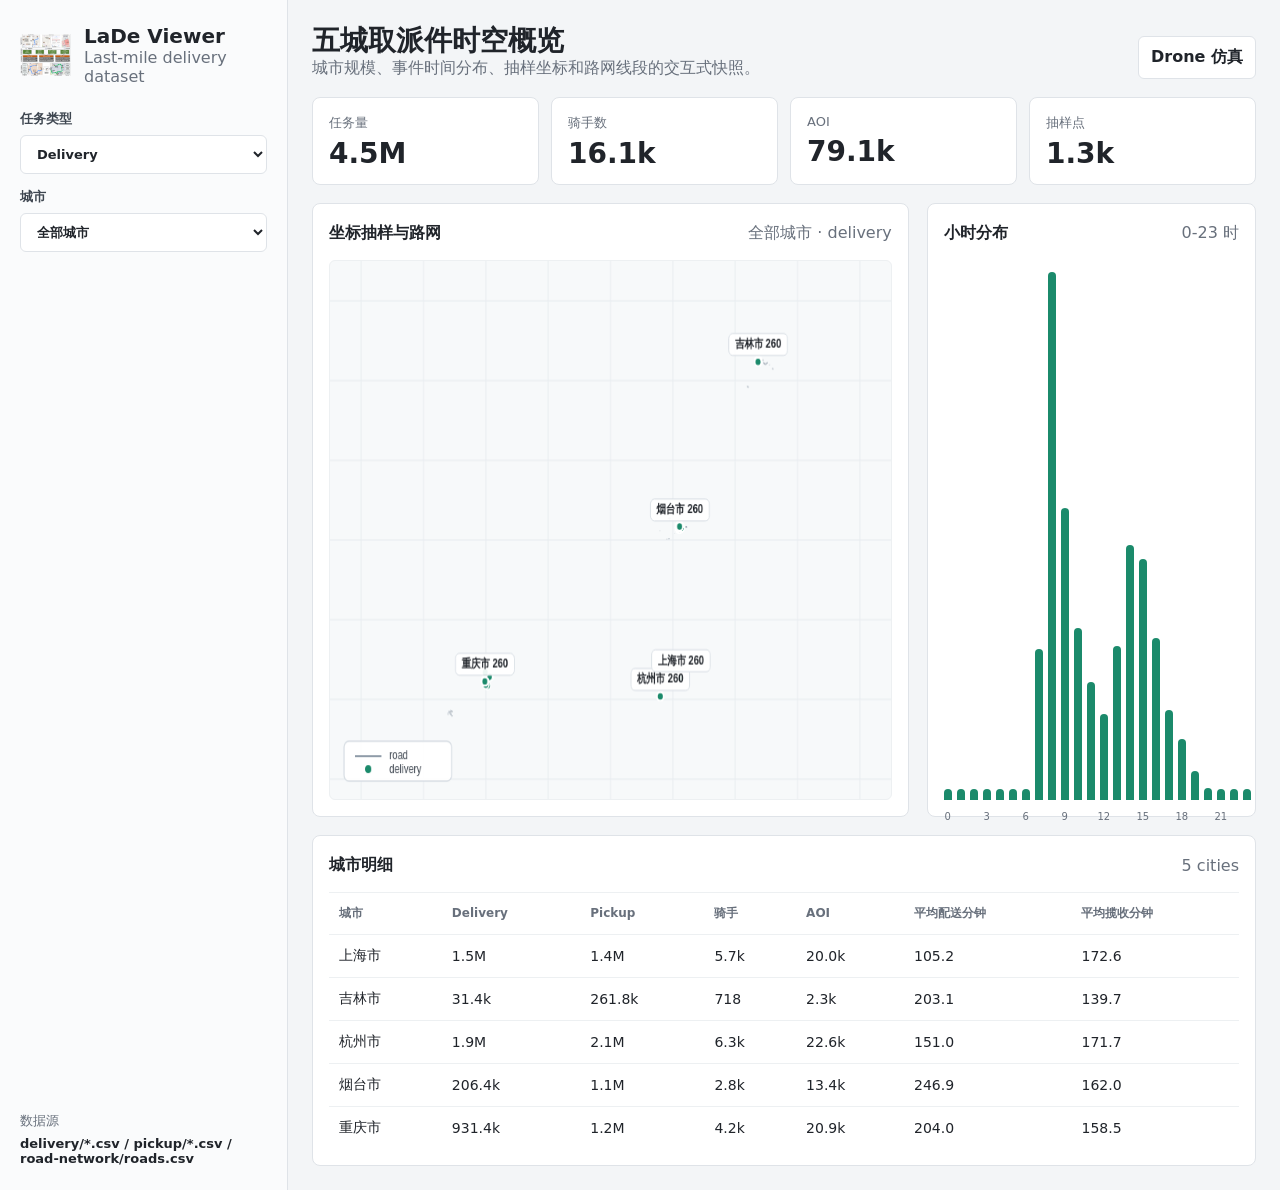
==== index.html @ 2e047a4b "Initial drone delivery simulation viewer" ====
<!doctype html>
<html lang="zh-CN">
  <head>
    <meta charset="utf-8" />
    <meta name="viewport" content="width=device-width, initial-scale=1" />
    <title>LaDe 数据集浏览器</title>
    <link rel="stylesheet" href="./src/styles.css" />
  </head>
  <body>
    <main class="app">
      <aside class="sidebar">
        <div class="brand">
          <img src="./assets/LaDe.png" alt="LaDe" />
          <div>
            <h1>LaDe Viewer</h1>
            <p>Last-mile delivery dataset</p>
          </div>
        </div>

        <section class="control-panel" aria-label="筛选">
          <label>
            任务类型
            <select id="taskType">
              <option value="delivery">Delivery</option>
              <option value="pickup">Pickup</option>
            </select>
          </label>
          <label>
            城市
            <select id="city"></select>
          </label>
        </section>

        <section class="meta">
          <span>数据源</span>
          <strong id="sourceText">loading</strong>
        </section>
      </aside>

      <section class="workspace">
        <header class="topbar">
          <div>
            <h2>五城取派件时空概览</h2>
            <p>城市规模、事件时间分布、抽样坐标和路网线段的交互式快照。</p>
          </div>
          <a class="text-link" href="./simulation.html">Drone 仿真</a>
        </header>

        <section class="kpis" aria-label="关键指标">
          <article>
            <span>任务量</span>
            <strong id="totalTasks">-</strong>
          </article>
          <article>
            <span>骑手数</span>
            <strong id="totalCouriers">-</strong>
          </article>
          <article>
            <span>AOI</span>
            <strong id="totalAoi">-</strong>
          </article>
          <article>
            <span>抽样点</span>
            <strong id="sampleCount">-</strong>
          </article>
        </section>

        <section class="visual-grid">
          <article class="panel map-panel">
            <div class="panel-head">
              <h3>坐标抽样与路网</h3>
              <span id="mapCaption">-</span>
            </div>
            <canvas id="mapCanvas" width="1100" height="650"></canvas>
          </article>

          <article class="panel">
            <div class="panel-head">
              <h3>小时分布</h3>
              <span>0-23 时</span>
            </div>
            <div id="hourChart" class="hour-chart"></div>
          </article>
        </section>

        <section class="panel table-panel">
          <div class="panel-head">
            <h3>城市明细</h3>
            <span id="tableCaption">-</span>
          </div>
          <div class="table-wrap">
            <table>
              <thead>
                <tr>
                  <th>城市</th>
                  <th>Delivery</th>
                  <th>Pickup</th>
                  <th>骑手</th>
                  <th>AOI</th>
                  <th>平均配送分钟</th>
                  <th>平均揽收分钟</th>
                </tr>
              </thead>
              <tbody id="cityTable"></tbody>
            </table>
          </div>
        </section>
      </section>
    </main>

    <script type="module" src="./src/app.mjs"></script>
  </body>
</html>
---- src/styles.css ----
:root {
  color-scheme: light;
  font-family:
    Inter, ui-sans-serif, system-ui, -apple-system, BlinkMacSystemFont, "Segoe UI",
    sans-serif;
  --ink: #20242a;
  --muted: #68707c;
  --line: #dfe3e8;
  --panel: #ffffff;
  --page: #f3f5f7;
  --green: #1b8a6b;
  --blue: #2866b6;
  --amber: #b7791f;
  --road: #abb4bf;
}

* {
  box-sizing: border-box;
}

body {
  margin: 0;
  background: var(--page);
  color: var(--ink);
}

.app {
  min-height: 100vh;
  display: grid;
  grid-template-columns: 288px minmax(0, 1fr);
}

.sidebar {
  border-right: 1px solid var(--line);
  background: #fafbfc;
  padding: 24px 20px;
  display: flex;
  flex-direction: column;
  gap: 24px;
}

.brand {
  display: grid;
  grid-template-columns: 52px 1fr;
  gap: 12px;
  align-items: center;
}

.brand img {
  width: 52px;
  height: 52px;
  object-fit: contain;
}

h1,
h2,
h3,
p {
  margin: 0;
}

h1 {
  font-size: 20px;
  line-height: 1.2;
}

h2 {
  font-size: 28px;
  line-height: 1.2;
}

h3 {
  font-size: 16px;
}

.brand p,
.topbar p,
.panel-head span,
.meta span {
  color: var(--muted);
}

.control-panel {
  display: grid;
  gap: 14px;
}

label {
  display: grid;
  gap: 7px;
  color: #3e4650;
  font-size: 13px;
  font-weight: 650;
}

select,
input {
  width: 100%;
  border: 1px solid var(--line);
  background: #fff;
  border-radius: 6px;
  padding: 10px 12px;
  color: var(--ink);
  font: inherit;
}

input[type="checkbox"] {
  width: 16px;
  height: 16px;
  padding: 0;
}

.checkbox-row {
  grid-template-columns: 18px 1fr;
  align-items: center;
  gap: 9px;
  font-weight: 650;
}

button,
.text-link {
  border: 1px solid var(--line);
  background: #fff;
  border-radius: 6px;
  padding: 10px 12px;
  color: var(--ink);
  font: inherit;
  font-weight: 650;
  text-align: center;
  text-decoration: none;
}

button {
  cursor: pointer;
}

.primary-action {
  background: var(--ink);
  border-color: var(--ink);
  color: #fff;
}

.meta {
  margin-top: auto;
  display: grid;
  gap: 6px;
  font-size: 13px;
  word-break: break-word;
}

.workspace {
  min-width: 0;
  padding: 24px;
  display: grid;
  gap: 18px;
}

.topbar {
  display: flex;
  justify-content: space-between;
  align-items: end;
  gap: 16px;
}

.topbar-actions {
  display: flex;
  gap: 10px;
  flex-wrap: wrap;
  justify-content: flex-end;
}

.kpis {
  display: grid;
  grid-template-columns: repeat(auto-fit, minmax(160px, 1fr));
  gap: 12px;
}

.kpis article,
.panel {
  background: var(--panel);
  border: 1px solid var(--line);
  border-radius: 8px;
}

.kpis article {
  padding: 16px;
  display: grid;
  gap: 8px;
}

.kpis span {
  color: var(--muted);
  font-size: 13px;
}

.kpis strong {
  font-size: 28px;
  line-height: 1;
}

.kpis small {
  color: var(--muted);
  font-size: 12px;
  font-weight: 650;
}

.run-status {
  border: 1px solid var(--line);
  border-left: 4px solid var(--blue);
  border-radius: 6px;
  background: #fff;
  padding: 12px 14px;
  display: flex;
  align-items: center;
  gap: 12px;
  flex-wrap: wrap;
}

.run-status strong {
  font-size: 14px;
}

.run-status span {
  color: var(--muted);
  font-size: 13px;
}

.run-status[data-status="completed"] {
  border-left-color: var(--green);
}

.run-status[data-status="incomplete"] {
  border-left-color: #c43d4b;
}

.run-status[data-status="buffering"] {
  border-left-color: var(--amber);
}

.visual-grid {
  display: grid;
  grid-template-columns: minmax(420px, 1.45fr) minmax(320px, 0.8fr);
  gap: 18px;
}

.live-grid {
  display: grid;
  grid-template-columns: minmax(420px, 1.25fr) minmax(280px, 0.75fr);
  gap: 18px;
}

.panel {
  min-width: 0;
  padding: 16px;
}

.panel-head {
  min-height: 28px;
  display: flex;
  align-items: center;
  justify-content: space-between;
  gap: 12px;
  margin-bottom: 12px;
}

.panel-tools {
  display: flex;
  align-items: center;
  justify-content: flex-end;
  gap: 8px;
  color: var(--muted);
  font-size: 13px;
}

.panel-tools button {
  min-width: 34px;
  padding: 6px 9px;
}

.panel-tools span {
  white-space: nowrap;
}

.map-panel {
  min-height: 520px;
}

.sim-panel {
  min-height: 560px;
}

canvas {
  width: 100%;
  height: min(60vh, 560px);
  display: block;
  border: 1px solid #edf0f2;
  border-radius: 6px;
  background: #f7f9fa;
}

.sim-panel canvas {
  height: min(66vh, 640px);
  cursor: grab;
  touch-action: none;
}

.sim-panel canvas:active {
  cursor: grabbing;
}

.hour-chart {
  height: min(60vh, 560px);
  display: grid;
  grid-template-columns: repeat(24, minmax(8px, 1fr));
  gap: 5px;
  align-items: end;
  padding-top: 12px;
}

.bar {
  position: relative;
  min-height: 2px;
  border-radius: 4px 4px 0 0;
  background: var(--green);
}

.bar.pickup {
  background: var(--blue);
}

.bar span {
  position: absolute;
  bottom: -22px;
  left: 50%;
  transform: translateX(-50%);
  color: var(--muted);
  font-size: 10px;
}

.table-wrap {
  overflow-x: auto;
}

.task-table-wrap {
  max-height: 440px;
  overflow: auto;
}

.task-table-wrap thead {
  position: sticky;
  top: 0;
  z-index: 1;
  background: #fff;
}

.event-list {
  list-style: none;
  margin: 0;
  padding: 0;
  display: grid;
  gap: 8px;
}

.event-list li {
  border-top: 1px solid #edf0f2;
  padding: 10px 0 2px;
  display: grid;
  gap: 4px;
  min-width: 0;
}

.event-list strong {
  font-size: 12px;
  color: var(--ink);
}

.event-list span {
  color: var(--muted);
  font-size: 13px;
  word-break: break-word;
}

.llm-grid {
  display: grid;
  grid-template-columns: repeat(2, minmax(0, 1fr));
  gap: 14px;
}

.llm-grid h4 {
  margin: 0 0 8px;
  font-size: 13px;
  color: var(--muted);
}

.llm-grid pre {
  min-height: 220px;
  max-height: 420px;
  overflow: auto;
  margin: 0;
  padding: 12px;
  border: 1px solid #edf0f2;
  border-radius: 6px;
  background: #f7f9fa;
  color: #20242a;
  font: 12px/1.45 ui-monospace, SFMono-Regular, Menlo, Consolas, monospace;
  white-space: pre-wrap;
  word-break: break-word;
}

table {
  width: 100%;
  border-collapse: collapse;
  font-size: 14px;
}

th,
td {
  text-align: left;
  padding: 12px 10px;
  border-top: 1px solid #edf0f2;
  white-space: nowrap;
}

th {
  color: var(--muted);
  font-size: 12px;
  font-weight: 700;
}

@media (max-width: 900px) {
  .app {
    grid-template-columns: 1fr;
  }

  .sidebar {
    border-right: 0;
    border-bottom: 1px solid var(--line);
  }

  .visual-grid,
  .live-grid,
  .llm-grid,
  .kpis {
    grid-template-columns: 1fr;
  }

  .workspace {
    padding: 16px;
  }
}
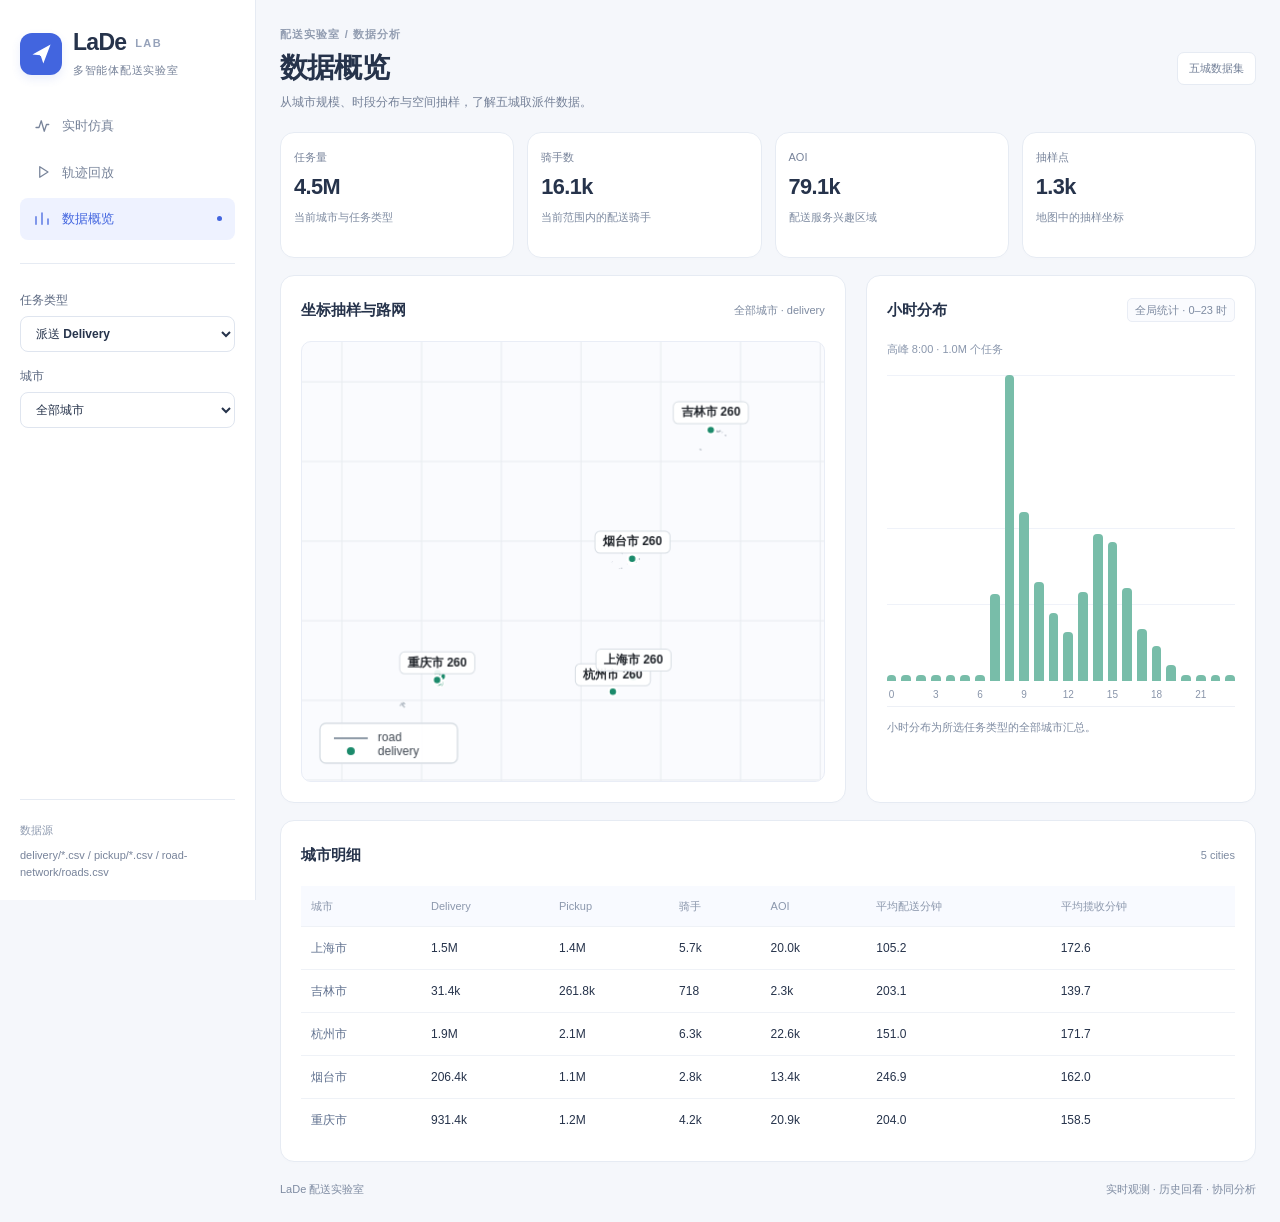
==== commit 899c50cf: "1026 备份" ====
--- a/index.html
+++ b/index.html
@@ -1,30 +1,76 @@
-
-
 <!doctype html>
 <html lang="zh-CN">
   <head>
     <meta charset="utf-8" />
     <meta name="viewport" content="width=device-width, initial-scale=1" />
-    <title>LaDe 数据集浏览器</title>
-    <link rel="stylesheet" href="./src/styles.css" />
+    <title>数据概览 · LaDe 配送实验室</title>
+    <link rel="stylesheet" href="./src/styles.css?v=20261021-status-colors" />
   </head>
   <body>
+    <a class="skip-link" href="#workspace">跳到主要内容</a>
     <main class="app">
       <aside class="sidebar">
-        <div class="brand">
-          <img src="./assets/LaDe.png" alt="LaDe" />
-          <div>
-            <h1>LaDe Viewer</h1>
-            <p>Last-mile delivery dataset</p>
-          </div>
-        </div>
+        <a class="brand" href="./dynamic.html" aria-label="LaDe 配送实验室"
+          ><span class="brand-symbol" aria-hidden="true"
+            ><svg viewBox="0 0 32 32" fill="none">
+              <path d="m6 17 20-11-8 21-3-9-9-1Z" fill="currentColor" />
+              <path
+                d="m15 18 6-7"
+                stroke="white"
+                stroke-width="1.5"
+                stroke-linecap="round"
+              /></svg></span
+          ><span
+            ><h1>LaDe <span class="brand-tag">LAB</span></h1>
+            <p>多智能体配送实验室</p></span
+          ></a
+        >
+        <nav class="main-nav" aria-label="主要导航">
+          <a href="./dynamic.html"
+            ><svg
+              viewBox="0 0 24 24"
+              fill="none"
+              stroke="currentColor"
+              stroke-width="1.7"
+              stroke-linecap="round"
+              stroke-linejoin="round"
+              aria-hidden="true"
+            >
+              <path d="M4 14h4l3-9 4 14 3-9h3" /></svg
+            >实时仿真</a
+          ><a href="./simulation.html"
+            ><svg
+              viewBox="0 0 24 24"
+              fill="none"
+              stroke="currentColor"
+              stroke-width="1.7"
+              stroke-linecap="round"
+              stroke-linejoin="round"
+              aria-hidden="true"
+            >
+              <path d="m9 5 11 7-11 7V5Z" /></svg
+            >轨迹回放</a
+          ><a href="./index.html" aria-current="page"
+            ><svg
+              viewBox="0 0 24 24"
+              fill="none"
+              stroke="currentColor"
+              stroke-width="1.7"
+              stroke-linecap="round"
+              stroke-linejoin="round"
+              aria-hidden="true"
+            >
+              <path d="M4 19V9m8 10V4m8 15v-7" /></svg
+            >数据概览<span class="nav-indicator"></span
+          ></a>
+        </nav>
 
         <section class="control-panel" aria-label="筛选">
           <label>
             任务类型
             <select id="taskType">
-              <option value="delivery">Delivery</option>
-              <option value="pickup">Pickup</option>
+              <option value="delivery">派送 Delivery</option>
+              <option value="pickup">揽收 Pickup</option>
             </select>
           </label>
           <label>
@@ -35,35 +81,37 @@
 
         <section class="meta">
           <span>数据源</span>
-          <strong id="sourceText">loading</strong>
+          <strong id="sourceText">正在加载</strong>
         </section>
       </aside>
 
-      <section class="workspace">
+      <section id="workspace" class="workspace">
         <header class="topbar">
           <div>
-            <h2>五城取派件时空概览</h2>
-            <p>城市规模、事件时间分布、抽样坐标和路网线段的交互式快照。</p>
+            <p class="eyebrow">配送实验室 / 数据分析</p>
+            <h2>数据概览</h2>
+            <p>从城市规模、时段分布与空间抽样，了解五城取派件数据。</p>
           </div>
-          <a class="text-link" href="./simulation.html">Drone 仿真</a>
+          <span class="page-badge">五城数据集</span>
         </header>
 
         <section class="kpis" aria-label="关键指标">
           <article>
             <span>任务量</span>
-            <strong id="totalTasks">-</strong>
+            <strong id="totalTasks">-</strong><small>当前城市与任务类型</small>
           </article>
           <article>
             <span>骑手数</span>
-            <strong id="totalCouriers">-</strong>
+            <strong id="totalCouriers">-</strong
+            ><small>当前范围内的配送骑手</small>
           </article>
           <article>
             <span>AOI</span>
-            <strong id="totalAoi">-</strong>
+            <strong id="totalAoi">-</strong><small>配送服务兴趣区域</small>
           </article>
           <article>
             <span>抽样点</span>
-            <strong id="sampleCount">-</strong>
+            <strong id="sampleCount">-</strong><small>地图中的抽样坐标</small>
           </article>
         </section>
 
@@ -79,9 +127,17 @@
           <article class="panel">
             <div class="panel-head">
               <h3>小时分布</h3>
-              <span>0-23 时</span>
+              <span class="count-badge">全局统计 · 0–23 时</span>
             </div>
-            <div id="hourChart" class="hour-chart"></div>
+            <p id="hourSummary" class="chart-summary">正在读取小时分布</p>
+            <div class="hour-chart-wrap">
+              <div
+                id="hourChart"
+                class="hour-chart"
+                aria-label="全局小时任务分布"
+              ></div>
+            </div>
+            <p class="chart-footnote">小时分布为所选任务类型的全部城市汇总。</p>
           </article>
         </section>
 
@@ -107,9 +163,13 @@
             </table>
           </div>
         </section>
+        <footer class="workspace-footer">
+          <span>LaDe 配送实验室</span
+          ><span>实时观测 · 历史回看 · 协同分析</span>
+        </footer>
       </section>
     </main>
 
-    <script type="module" src="./src/app.mjs"></script>
+    <script type="module" src="./src/app.mjs?v=20261021-status-colors"></script>
   </body>
 </html>
--- a/src/styles.css
+++ b/src/styles.css
@@ -1,450 +1,1644 @@
 :root {
   color-scheme: light;
   font-family:
-    Inter, ui-sans-serif, system-ui, -apple-system, BlinkMacSystemFont, "Segoe UI",
+    Inter,
+    -apple-system,
+    BlinkMacSystemFont,
+    "Segoe UI",
+    "PingFang SC",
+    "Microsoft YaHei",
+    "Noto Sans CJK SC",
     sans-serif;
-  --ink: #20242a;
-  --muted: #68707c;
-  --line: #dfe3e8;
-  --panel: #ffffff;
-  --page: #f3f5f7;
-  --green: #1b8a6b;
-  --blue: #2866b6;
-  --amber: #b7791f;
-  --road: #abb4bf;
+  --ink: #26334b;
+  --muted: #758198;
+  --line: #e6ebf3;
+  --panel: #fff;
+  --page: #f5f7fb;
+  --blue: #4265df;
+  --blue-soft: #eef2ff;
+  --green: #159779;
+  --amber: #c48a20;
+  --red: #ce4b60;
+  --radius: 14px;
 }
 
 * {
   box-sizing: border-box;
 }
-
+[hidden] {
+  display: none !important;
+}
 body {
   margin: 0;
   background: var(--page);
   color: var(--ink);
-}
-
-.app {
-  min-height: 100vh;
-  display: grid;
-  grid-template-columns: 288px minmax(0, 1fr);
-}
-
-.sidebar {
-  border-right: 1px solid var(--line);
-  background: #fafbfc;
-  padding: 24px 20px;
-  display: flex;
-  flex-direction: column;
-  gap: 24px;
-}
-
-.brand {
-  display: grid;
-  grid-template-columns: 52px 1fr;
-  gap: 12px;
-  align-items: center;
-}
-
-.brand img {
-  width: 52px;
-  height: 52px;
-  object-fit: contain;
-}
-
+  font-size: 14px;
+  line-height: 1.5;
+}
 h1,
 h2,
 h3,
+h4,
 p {
   margin: 0;
 }
-
 h1 {
-  font-size: 20px;
+  font-size: 23px;
   line-height: 1.2;
-}
-
+  letter-spacing: -0.7px;
+}
 h2 {
   font-size: 28px;
-  line-height: 1.2;
-}
-
+  font-weight: 720;
+  line-height: 1.3;
+  letter-spacing: -0.8px;
+}
 h3 {
-  font-size: 16px;
-}
-
-.brand p,
-.topbar p,
-.panel-head span,
-.meta span {
-  color: var(--muted);
-}
-
-.control-panel {
-  display: grid;
-  gap: 14px;
-}
-
-label {
-  display: grid;
-  gap: 7px;
-  color: #3e4650;
-  font-size: 13px;
+  font-size: 15px;
   font-weight: 650;
 }
-
+a {
+  color: var(--blue);
+}
+button,
+input,
 select,
-input {
-  width: 100%;
-  border: 1px solid var(--line);
-  background: #fff;
-  border-radius: 6px;
-  padding: 10px 12px;
-  color: var(--ink);
+textarea {
   font: inherit;
 }
-
-input[type="checkbox"] {
-  width: 16px;
-  height: 16px;
-  padding: 0;
-}
-
-.checkbox-row {
-  grid-template-columns: 18px 1fr;
-  align-items: center;
-  gap: 9px;
-  font-weight: 650;
-}
-
 button,
 .text-link {
+  display: inline-flex;
+  align-items: center;
+  justify-content: center;
+  gap: 8px;
+  min-height: 36px;
+  padding: 8px 13px;
   border: 1px solid var(--line);
+  border-radius: 8px;
+  background: white;
+  color: var(--ink);
+  font-size: 12px;
+  font-weight: 600;
+  text-decoration: none;
+  cursor: pointer;
+  transition:
+    background 0.15s,
+    border-color 0.15s,
+    box-shadow 0.15s;
+}
+button:hover:not(:disabled),
+.text-link:hover {
+  border-color: #bdc9e8;
+  background: #f7f9ff;
+}
+button:disabled {
+  opacity: 0.45;
+  cursor: not-allowed;
+}
+.primary-action {
+  background: var(--blue);
+  border-color: var(--blue);
+  color: #fff;
+  box-shadow: 0 3px 7px #4265df16;
+}
+.primary-action:hover:not(:disabled) {
+  background: #3656ca;
+  border-color: #3656ca;
+}
+:where(button, a, input, select, textarea, summary):focus-visible {
+  outline: 3px solid #829cf2;
+  outline-offset: 3px;
+}
+input,
+select,
+textarea {
+  width: 100%;
+  min-width: 0;
+  border: 1px solid #dfe5ef;
+  border-radius: 8px;
+  padding: 9px 11px;
   background: #fff;
-  border-radius: 6px;
-  padding: 10px 12px;
   color: var(--ink);
-  font: inherit;
+  font-size: 12px;
+}
+input:hover,
+select:hover,
+textarea:hover {
+  border-color: #b7c4dd;
+}
+input::placeholder {
+  color: #8995aa;
+}
+input[type="checkbox"] {
+  width: 15px;
+  height: 15px;
+  margin: 0;
+  accent-color: var(--blue);
+}
+input[type="range"] {
+  padding: 0;
+  accent-color: var(--blue);
+  border: 0;
+  cursor: ew-resize;
+}
+input[type="range"]:disabled {
+  opacity: 0.4;
+  cursor: not-allowed;
+}
+label {
+  display: grid;
+  gap: 7px;
+  color: #5b6880;
+  font-size: 12px;
+  font-weight: 550;
+}
+summary {
+  cursor: pointer;
+  list-style: none;
+}
+summary::-webkit-details-marker {
+  display: none;
+}
+.sr-only {
+  position: absolute;
+  width: 1px;
+  height: 1px;
+  padding: 0;
+  margin: -1px;
+  overflow: hidden;
+  clip-path: inset(50%);
+  white-space: nowrap;
+}
+.skip-link {
+  position: fixed;
+  top: -100px;
+  left: 16px;
+  z-index: 100;
+  padding: 10px 16px;
+  border-radius: 8px;
+  background: var(--blue);
+  color: white;
+}
+.skip-link:focus {
+  top: 12px;
+}
+
+/* Shared application shell. */
+.app {
+  min-height: 100vh;
+  display: grid;
+  grid-template-columns: 256px minmax(0, 1fr);
+}
+.sidebar {
+  position: sticky;
+  top: 0;
+  height: 100dvh;
+  min-height: 0;
+  overflow-y: auto;
+  padding: 29px 20px 20px;
+  display: flex;
+  flex-direction: column;
+  gap: 27px;
+  border-right: 1px solid var(--line);
+  background: #fff;
+  scrollbar-width: thin;
+}
+.brand {
+  display: flex;
+  gap: 11px;
+  align-items: center;
+  color: var(--ink);
+  text-decoration: none;
+}
+.brand-symbol {
+  width: 42px;
+  height: 42px;
+  flex: 0 0 42px;
+  display: grid;
+  place-items: center;
+  border-radius: 12px;
+  background: var(--blue);
+  color: white;
+  box-shadow: 0 4px 10px #4265df1c;
+}
+.brand-symbol svg {
+  width: 29px;
+  height: 29px;
+}
+.brand p {
+  margin-top: 5px;
+  color: var(--muted);
+  font-size: 11px;
+  letter-spacing: 0.7px;
+}
+.brand-tag {
+  margin-left: 3px;
+  color: #96a2ba;
+  font-size: 11px;
+  font-weight: 600;
+  letter-spacing: 1.5px;
+  vertical-align: middle;
+}
+.main-nav {
+  display: grid;
+  gap: 5px;
+  padding-bottom: 23px;
+  border-bottom: 1px solid var(--line);
+}
+.main-nav a {
+  display: flex;
+  align-items: center;
+  gap: 11px;
+  padding: 11px 13px;
+  border-radius: 8px;
+  color: #78849a;
+  text-decoration: none;
+  font-size: 13px;
+  font-weight: 550;
+}
+.main-nav a:hover {
+  background: #f7f9fc;
+  color: var(--ink);
+}
+.main-nav a[aria-current="page"] {
+  background: var(--blue-soft);
+  color: var(--blue);
+}
+.main-nav svg {
+  width: 18px;
+  height: 18px;
+  flex-shrink: 0;
+}
+.nav-indicator {
+  width: 5px;
+  height: 5px;
+  margin-left: auto;
+  border-radius: 50%;
+  background: var(--blue);
+}
+.section-kicker {
+  color: #526078;
+  font-size: 11px;
   font-weight: 650;
-  text-align: center;
-  text-decoration: none;
-}
-
-button {
-  cursor: pointer;
-}
-
-.primary-action {
-  background: var(--ink);
-  border-color: var(--ink);
-  color: #fff;
-}
-
+  letter-spacing: 0.8px;
+}
+.scene-settings > summary {
+  display: flex;
+  justify-content: space-between;
+  gap: 6px;
+  margin-bottom: 19px;
+}
+.scene-settings > summary span {
+  color: #8995aa;
+  font-size: 11px;
+  font-weight: 400;
+  letter-spacing: 0;
+}
+.control-panel {
+  display: grid;
+  gap: 15px;
+}
+.field-pair {
+  display: grid;
+  grid-template-columns: repeat(2, minmax(0, 1fr));
+  gap: 10px;
+}
+.field-hint {
+  color: #919caf;
+  font-size: 11px;
+  font-weight: 400;
+  line-height: 1.6;
+}
+.settings-group {
+  border-top: 1px solid var(--line);
+}
+.settings-group > summary {
+  display: flex;
+  align-items: center;
+  justify-content: space-between;
+  gap: 7px;
+  padding-top: 13px;
+  color: #5b6880;
+  font-size: 12px;
+}
+.settings-group > summary::before {
+  content: "+";
+  color: #8c99b2;
+  font-size: 14px;
+}
+.settings-group[open] > summary::before {
+  content: "−";
+}
+.settings-group > summary span {
+  margin-left: auto;
+  color: #8995aa;
+  font-size: 11px;
+}
+.settings-group > .control-panel {
+  margin-top: 15px;
+}
+.checkbox-row {
+  display: flex;
+  align-items: center;
+  gap: 8px;
+}
+#reconnect {
+  width: 100%;
+  margin-top: 3px;
+  justify-content: space-between;
+}
 .meta {
+  display: grid;
+  gap: 9px;
   margin-top: auto;
-  display: grid;
-  gap: 6px;
-  font-size: 13px;
-  word-break: break-word;
-}
-
+  padding-top: 22px;
+  border-top: 1px solid var(--line);
+  font-size: 11px;
+  overflow-wrap: anywhere;
+}
+.meta strong {
+  color: #77839a;
+  font-size: 11px;
+  font-weight: 500;
+}
+.meta span {
+  color: #8f9bb0;
+}
+.sidebar-footer {
+  margin-top: 8px;
+  font-size: 11px;
+}
 .workspace {
   min-width: 0;
-  padding: 24px;
-  display: grid;
-  gap: 18px;
-}
-
+  width: 100%;
+  max-width: 1920px;
+  margin: 0 auto;
+  padding: 30px 32px 20px;
+  display: flex;
+  flex-direction: column;
+  gap: 20px;
+}
 .topbar {
   display: flex;
+  align-items: center;
   justify-content: space-between;
-  align-items: end;
-  gap: 16px;
-}
-
+  gap: 20px;
+  padding: 2px 0 4px;
+}
+.eyebrow {
+  margin-bottom: 7px;
+  font-size: 11px;
+  font-weight: 600;
+  letter-spacing: 1.1px;
+  color: #929db1;
+}
+.topbar h2 + p {
+  margin-top: 7px;
+  color: var(--muted);
+  font-size: 12px;
+}
 .topbar-actions {
   display: flex;
-  gap: 10px;
+  align-items: center;
+  gap: 12px;
   flex-wrap: wrap;
   justify-content: flex-end;
+  flex-shrink: 0;
+}
+.connection-badge,
+.page-badge {
+  display: inline-flex;
+  align-items: center;
+  gap: 7px;
+  padding: 7px 11px;
+  border: 1px solid var(--line);
+  border-radius: 7px;
+  background: white;
+  color: #738098;
+  font-size: 11px;
+  white-space: nowrap;
+}
+.connection-badge::before {
+  content: "";
+  width: 6px;
+  height: 6px;
+  border-radius: 50%;
+  background: #b0bacb;
+}
+.connection-badge[data-status="connected"]::before {
+  background: var(--green);
+  box-shadow: 0 0 0 3px #15977912;
+}
+.connection-badge[data-status="reconnecting"]::before,
+.connection-badge[data-status="connecting"]::before {
+  background: var(--amber);
+}
+.workspace-footer {
+  display: flex;
+  flex-wrap: wrap;
+  gap: 12px;
+  justify-content: space-between;
+  margin-top: auto;
+  padding-top: 2px;
+  color: #7f8ca2;
+  font-size: 11px;
 }
 
+/* Metrics and run status. */
 .kpis {
   display: grid;
-  grid-template-columns: repeat(auto-fit, minmax(160px, 1fr));
-  gap: 12px;
-}
-
+  grid-template-columns: repeat(auto-fit, minmax(130px, 1fr));
+  gap: 13px;
+}
+.live-kpis {
+  grid-template-columns: repeat(6, minmax(0, 1fr));
+}
+.metric-step strong {
+  color: var(--blue);
+  user-select: all;
+}
 .kpis article,
 .panel {
+  min-width: 0;
+  border: 1px solid var(--line);
+  border-radius: var(--radius);
   background: var(--panel);
+  box-shadow: 0 2px 3px #26334b02;
+}
+.kpis article {
+  position: relative;
+  min-height: 126px;
+  padding: 18px 19px;
+  display: flex;
+  flex-direction: column;
+  gap: 10px;
+}
+.kpis article > span {
+  color: #77839a;
+  font-size: 11px;
+}
+.kpis strong {
+  font-size: clamp(21px, 1.7vw, 30px);
+  font-weight: 650;
+  letter-spacing: -0.6px;
+  line-height: 1.1;
+  font-variant-numeric: tabular-nums;
+  white-space: nowrap;
+}
+.kpis small {
+  color: #7e8ba1;
+  font-size: 11px;
+  font-weight: 400;
+}
+.kpis .metric-featured {
+  background: linear-gradient(120deg, #f0f4ff, #fff);
+  border-color: #dbe3fb;
+  padding-bottom: 25px;
+}
+.metric-featured strong {
+  color: var(--blue);
+}
+.metric-progress {
+  height: 3px;
+  position: absolute;
+  bottom: 11px;
+  left: 19px;
+  right: 19px;
+  background: #e3e9fa;
+  border-radius: 4px;
+  overflow: hidden;
+}
+.metric-progress > span {
+  display: block;
+  width: var(--progress, 0%);
+  height: 100%;
+  background: var(--blue);
+  border-radius: inherit;
+  transition: width 0.2s;
+}
+.run-status {
+  display: flex;
+  align-items: center;
+  flex-wrap: wrap;
+  gap: 9px;
+  min-height: 40px;
+  padding: 10px 14px;
+  margin-top: -6px;
+  border: 1px solid #e0e7f6;
+  border-radius: 9px;
+  background: #edf2fc;
+  color: #657aa5;
+  font-size: 11px;
+}
+.run-status strong {
+  color: #53688e;
+  font-size: 11px;
+  font-weight: 600;
+}
+.run-status > span {
+  margin-left: auto;
+  text-align: right;
+}
+.status-dot {
+  width: 6px;
+  height: 6px;
+  border-radius: 50%;
+  background: #6e8bce;
+}
+.run-status[data-status="reviewing"] {
+  background: #fcf7ea;
+  border-color: #f1e7c9;
+}
+.run-status[data-status="completed"] {
+  background: #edf8f4;
+  border-color: #d6ece3;
+}
+.run-status[data-status="completed"] .status-dot {
+  background: var(--green);
+}
+.run-status[data-status="incomplete"] {
+  background: #fff1f3;
+  border-color: #f5dce2;
+}
+
+/* Panels, map and playback. */
+.panel {
+  padding: 20px;
+}
+.panel-head {
+  display: flex;
+  align-items: center;
+  justify-content: space-between;
+  flex-wrap: wrap;
+  gap: 12px;
+  margin-bottom: 17px;
+  min-height: 28px;
+}
+.panel-title {
+  display: flex;
+  align-items: center;
+  flex-wrap: wrap;
+  gap: 10px;
+}
+.section-number {
+  display: inline-flex;
+  align-items: center;
+  justify-content: center;
+  width: 23px;
+  height: 23px;
+  border: 1px solid #e6ebf6;
+  border-radius: 6px;
+  color: #95a2bc;
+  font-size: 11px;
+  font-variant-numeric: tabular-nums;
+}
+.subtle-label,
+.panel-head > span {
+  color: #7e8ba1;
+  font-size: 11px;
+}
+.panel-tools {
+  display: flex;
+  gap: 8px;
+  flex-wrap: wrap;
+  align-items: center;
+  color: var(--muted);
+  font-size: 11px;
+}
+.panel-tools button,
+.compact-menu > summary {
+  padding: 6px 10px;
+  min-height: 30px;
+  font-size: 11px;
+}
+.panel-tools span {
+  white-space: nowrap;
+}
+.zoom-controls {
+  display: inline-flex;
+  overflow: hidden;
   border: 1px solid var(--line);
-  border-radius: 8px;
-}
-
-.kpis article {
-  padding: 16px;
-  display: grid;
-  gap: 8px;
-}
-
-.kpis span {
-  color: var(--muted);
-  font-size: 13px;
-}
-
-.kpis strong {
-  font-size: 28px;
-  line-height: 1;
-}
-
-.kpis small {
-  color: var(--muted);
-  font-size: 12px;
-  font-weight: 650;
-}
-
-.run-status {
-  border: 1px solid var(--line);
-  border-left: 4px solid var(--blue);
-  border-radius: 6px;
-  background: #fff;
-  padding: 12px 14px;
-  display: flex;
-  align-items: center;
+  border-radius: 7px;
+  background: white;
+}
+.zoom-controls button {
+  border: 0;
+  border-radius: 0;
+  min-width: 28px;
+}
+.zoom-controls select {
+  width: 70px;
+  border: 0;
+  border-radius: 0;
+  padding: 3px;
+  font-size: 11px;
+  text-align: center;
+  background: transparent;
+}
+canvas {
+  display: block;
+  width: 100%;
+  height: clamp(300px, 49vh, 530px);
+  border: 1px solid #e9edf6;
+  border-radius: 10px;
+  background: #fafbfe;
+}
+.sim-panel canvas {
+  height: clamp(320px, 51vh, 590px);
+  cursor: grab;
+  touch-action: none;
+}
+.sim-panel canvas:active {
+  cursor: grabbing;
+}
+.map-legend {
+  display: flex;
+  flex-wrap: wrap;
+  align-items: center;
+  gap: 9px 16px;
+  padding: 12px 1px;
+  color: #8190a7;
+  font-size: 11px;
+}
+.map-legend > span {
+  display: inline-flex;
+  align-items: center;
+  gap: 5px;
+  white-space: nowrap;
+}
+.map-legend > small {
+  margin-left: auto;
+  color: #8995aa;
+  font-size: 11px;
+}
+.legend-dot {
+  display: inline-block;
+  width: 6px;
+  height: 6px;
+  border-radius: 50%;
+  background: #94b6a8;
+}
+.legend-dot.unreleased {
+  background: #cbd5e1;
+}
+.legend-dot.waiting {
+  background: #159779;
+}
+.legend-dot.assigned {
+  background: #e6aa3d;
+}
+.legend-dot.picked-up {
+  background: #4d78e6;
+}
+.legend-dot.completed {
+  background: #8b5cf6;
+}
+.legend-dot.depot {
+  border-radius: 1px;
+  background: #3c4960;
+}
+.legend-dot.requester {
+  width: 8px;
+  height: 8px;
+  border: 2px solid #cf222e;
+  background: transparent;
+  border-radius: 2px;
+}
+.legend-dot.helper {
+  width: 8px;
+  height: 8px;
+  border: 2px solid #1a7f37;
+  background: transparent;
+  border-radius: 2px;
+}
+.playback-toolbar {
+  display: flex;
+  align-items: center;
+  justify-content: space-between;
   gap: 12px;
   flex-wrap: wrap;
+  padding-top: 13px;
+  border-top: 1px solid #edf0f6;
+}
+.playback-actions {
+  display: flex;
+  align-items: center;
+  flex-wrap: wrap;
+  gap: 15px;
+}
+.playback-actions button {
+  min-height: 31px;
+  padding: 6px 12px;
+  font-size: 11px;
+}
+.inline-control {
+  display: flex;
+  align-items: center;
+  gap: 8px;
+  font-size: 11px;
+  color: #8c97ab;
+}
+.inline-control select {
+  width: 68px;
+  padding: 5px 8px;
+  font-size: 11px;
+}
+.timeline {
+  display: grid;
+  grid-template-columns: auto minmax(60px, 1fr) auto;
+  align-items: center;
+  gap: 13px;
+  margin-top: 12px;
+  padding: 9px 11px;
+  border: 1px solid #ebeff6;
+  border-radius: 8px;
+  background: #f9faff;
+}
+.timeline output {
+  min-width: 0;
+  color: #8b97ae;
+  font-size: 11px;
+  text-align: right;
+  font-variant-numeric: tabular-nums;
+}
+.timeline-live {
+  gap: 6px;
+  min-height: 27px;
+  padding: 4px 8px;
+  font-size: 11px;
+}
+.timeline-live::before {
+  content: "";
+  width: 5px;
+  height: 5px;
+  border-radius: 50%;
+  background: #b0bacb;
+}
+.timeline-live[data-active="true"] {
+  background: #eef8f5;
+  border-color: #d0e8df;
+  color: #328c73;
+}
+.timeline-live[data-active="true"]::before {
+  background: var(--green);
+}
+.compact-menu {
+  position: relative;
+}
+.compact-menu > summary {
+  display: inline-flex;
+  align-items: center;
+  gap: 7px;
+  border: 1px solid var(--line);
+  border-radius: 7px;
+  color: #65718b;
+}
+.compact-menu > summary::after {
+  content: "⌄";
+}
+.compact-menu[open] > summary {
+  background: #f4f7ff;
+}
+.compact-menu-panel {
+  position: absolute;
+  top: calc(100% + 8px);
+  right: 0;
+  z-index: 4;
+  width: 192px;
+  padding: 14px;
+  display: grid;
+  gap: 12px;
+  border: 1px solid var(--line);
+  border-radius: 10px;
+  background: white;
+  box-shadow: 0 8px 30px #26334b15;
+}
+.mini-control {
+  display: grid;
+  grid-template-columns: 38px minmax(0, 1fr);
+  align-items: center;
+  gap: 8px;
+  font-size: 11px;
+}
+.mini-control.checkbox-row {
+  grid-template-columns: 16px 1fr;
+}
+.mini-control input[type="color"] {
+  height: 28px;
+  padding: 2px;
 }
 
-.run-status strong {
-  font-size: 14px;
-}
-
-.run-status span {
+/* Data tables and event stream. */
+.live-grid {
+  display: grid;
+  grid-template-columns: minmax(0, 1fr) 276px;
+  align-items: start;
+  gap: 20px;
+}
+.data-panel-actions {
+  display: flex;
+  align-items: center;
+  flex-wrap: wrap;
+  gap: 8px;
+}
+.data-panel[data-collapsed="true"] > .panel-head {
+  margin-bottom: 0;
+}
+.panel-collapse {
+  min-height: 34px;
+  padding: 5px 9px;
+  font-size: 11px;
   color: var(--muted);
-  font-size: 13px;
-}
-
-.run-status[data-status="completed"] {
-  border-left-color: var(--green);
-}
-
-.run-status[data-status="incomplete"] {
-  border-left-color: #c43d4b;
-}
-
-.run-status[data-status="buffering"] {
-  border-left-color: var(--amber);
-}
-
-.visual-grid {
-  display: grid;
-  grid-template-columns: minmax(420px, 1.45fr) minmax(320px, 0.8fr);
-  gap: 18px;
-}
-
-.live-grid {
-  display: grid;
-  grid-template-columns: minmax(420px, 1.25fr) minmax(280px, 0.75fr);
-  gap: 18px;
-}
-
-.panel {
+}
+.panel-collapse svg {
+  width: 13px;
+  height: 13px;
+}
+.panel-collapse[aria-expanded="true"] svg {
+  transform: rotate(180deg);
+}
+.segmented-control {
+  display: inline-flex;
+  padding: 3px;
+  border: 1px solid #edf0f7;
+  border-radius: 8px;
+  background: #f6f8fc;
+}
+.segmented-control button {
+  min-height: 28px;
+  border-color: transparent;
+  border-radius: 5px;
+  padding: 4px 11px;
+  background: transparent;
+  color: #8793a9;
+  font-size: 11px;
+}
+.segmented-control button[aria-selected="true"] {
+  background: white;
+  color: var(--blue);
+  border-color: #e4e9f2;
+  box-shadow: 0 1px 3px #26334b06;
+}
+.table-wrap {
+  max-width: 100%;
   min-width: 0;
-  padding: 16px;
-}
-
-.panel-head {
-  min-height: 28px;
+  overflow: auto;
+  scrollbar-width: thin;
+}
+.agent-table-wrap,
+.task-table-wrap {
+  max-height: 355px;
+}
+table {
+  width: 100%;
+  border-collapse: separate;
+  border-spacing: 0;
+  font-size: 12px;
+  font-variant-numeric: tabular-nums;
+}
+th,
+td {
+  padding: 12px 10px;
+  border-bottom: 1px solid #eff2f7;
+  text-align: left;
+  white-space: nowrap;
+}
+th {
+  color: #8c98ad;
+  font-size: 11px;
+  font-weight: 500;
+  background: #f8faff;
+}
+thead {
+  position: sticky;
+  top: 0;
+  z-index: 1;
+}
+tbody tr:last-child td {
+  border-bottom: 0;
+}
+tbody tr:hover td {
+  background: #f8faff;
+}
+td:first-child {
+  color: #60718f;
+  font-weight: 550;
+}
+.table-caption,
+.table-filters {
+  display: flex;
+  justify-content: space-between;
+  flex-wrap: wrap;
+  align-items: center;
+  gap: 10px;
+  margin-bottom: 13px;
+  color: #7e8ba1;
+  font-size: 11px;
+}
+.table-filters select {
+  width: 116px;
+  padding: 7px 8px;
+  font-size: 11px;
+}
+.table-filters input {
+  flex: 1 1 140px;
+  width: 170px;
+  max-width: 250px;
+  padding: 7px 9px;
+  font-size: 11px;
+}
+.table-filters > span {
+  margin-right: auto;
+}
+.table-pagination {
   display: flex;
   align-items: center;
   justify-content: space-between;
   gap: 12px;
+  padding-top: 13px;
+  color: #7e8ba1;
+  font-size: 11px;
+}
+.table-pagination > div {
+  display: flex;
+  gap: 6px;
+}
+.table-pagination button {
+  padding: 5px 9px;
+  min-height: 27px;
+  font-size: 11px;
+}
+.status-badge {
+  display: inline-flex;
+  align-items: center;
+  gap: 5px;
+  padding: 3px 7px;
+  border-radius: 5px;
+  background: #f1f4f9;
+  color: #8793a9;
+  font-size: 11px;
+  font-weight: 500;
+}
+.status-badge::before {
+  content: "";
+  width: 4px;
+  height: 4px;
+  border-radius: 50%;
+  background: currentColor;
+}
+.status-badge[data-tone="success"] {
+  color: #258f73;
+  background: #edf8f3;
+}
+.status-badge[data-tone="active"] {
+  color: #4c71ce;
+  background: #edf3ff;
+}
+.status-badge[data-tone="warning"] {
+  color: #b78b2c;
+  background: #fcf6e8;
+}
+.status-badge[data-tone="danger"] {
+  color: #c85e6b;
+  background: #fff0f2;
+}
+.battery-cell {
+  display: grid;
+  gap: 5px;
+  min-width: 82px;
+  font-size: 11px;
+  color: #8290a7;
+}
+.battery-track {
+  display: block;
+  height: 3px;
+  width: 76px;
+  background: #eaf0f4;
+  border-radius: 3px;
+  overflow: hidden;
+}
+.battery-track::after {
+  content: "";
+  display: block;
+  width: var(--level);
+  height: 100%;
+  background: var(--green);
+}
+.battery-cell[data-low="true"] .battery-track::after {
+  background: var(--amber);
+}
+.agent-row--requesting-help td {
+  background: #fff7f8;
+  border-bottom-color: #f4dbe0;
+}
+.agent-row--requesting-help td:first-child {
+  box-shadow: inset 3px 0 #cf222e;
+}
+.agent-row--assisting td {
+  background: #f3faf5;
+  border-bottom-color: #dceee1;
+}
+.agent-row--assisting td:first-child {
+  box-shadow: inset 3px 0 #1a7f37;
+}
+.count-badge {
+  padding: 3px 7px;
+  border: 1px solid #e9edf5;
+  border-radius: 5px;
+  color: #8f9bb1;
+  background: #fafbfe;
+  font-size: 11px;
+}
+.event-list {
+  list-style: none;
+  margin: 0;
+  padding: 0;
+  max-height: 393px;
+  overflow: auto;
+  scrollbar-width: thin;
+}
+.event-list li {
+  position: relative;
+  display: grid;
+  gap: 5px;
+  padding: 0 0 17px 18px;
+  margin-left: 3px;
+  border-left: 1px solid #e8edf6;
+}
+.event-list li:last-child {
+  padding-bottom: 2px;
+  border-left-color: transparent;
+}
+.event-list li::before {
+  content: "";
+  position: absolute;
+  top: 5px;
+  left: -3px;
+  width: 5px;
+  height: 5px;
+  border-radius: 50%;
+  background: #a6b8e8;
+  box-shadow: 0 0 0 3px #fff;
+}
+.event-list strong {
+  font-size: 11px;
+  font-weight: 550;
+  color: #62728e;
+}
+.event-list span {
+  color: #7f8ca2;
+  font-size: 11px;
+  line-height: 1.7;
+  overflow-wrap: anywhere;
+}
+.empty-state {
+  padding: 30px 10px !important;
+  text-align: center;
+  color: #8995aa !important;
+  font-size: 12px;
+}
+.event-list .empty-state {
+  border: 0;
+}
+.event-list .empty-state::before {
+  display: none;
+}
+
+/* On-demand analysis workspaces. */
+.tool-disclosure {
+  scroll-margin-top: 20px;
+}
+.tool-summary {
+  display: flex;
+  align-items: center;
+  gap: 13px;
+}
+.tool-summary > span:nth-child(2) {
+  display: grid;
+  gap: 4px;
+  min-width: 0;
+}
+.tool-summary strong {
+  font-size: 13px;
+  font-weight: 600;
+}
+.tool-summary small {
+  color: #7f8ca2;
+  font-size: 11px;
+  overflow-wrap: anywhere;
+}
+.tool-icon {
+  display: grid;
+  place-items: center;
+  flex: 0 0 34px;
+  height: 34px;
+  border-radius: 9px;
+  background: #f1f4fb;
+  color: #8294bd;
+  font-size: 22px;
+}
+.disclosure-hint {
+  margin-left: auto;
+  color: #7e8ba1;
+  font-size: 11px;
+  white-space: nowrap;
+}
+.tool-summary::after {
+  content: "";
+  width: 6px;
+  height: 6px;
+  flex-shrink: 0;
+  border-right: 1px solid #7e8ba1;
+  border-bottom: 1px solid #7e8ba1;
+  transform: rotate(45deg);
+  margin: 0 5px 3px 0;
+}
+.tool-disclosure[open] > .tool-summary::after {
+  transform: rotate(225deg);
+  margin-bottom: -3px;
+}
+.tool-content {
+  padding-top: 20px;
+  margin-top: 18px;
+  border-top: 1px solid var(--line);
+}
+.graph-query-panel .tool-content {
+  display: grid;
+  gap: 13px;
+}
+.graph-query-panel .panel-head {
+  margin: 0;
+}
+.graph-query-note {
+  color: #8b97ac;
+  font-size: 11px;
+  line-height: 1.8;
+  overflow-wrap: anywhere;
+}
+.graph-query-form {
+  display: grid;
+  gap: 15px;
+}
+.graph-query-editors {
+  display: grid;
+  grid-template-columns: minmax(0, 2fr) minmax(180px, 1fr);
+  gap: 16px;
+}
+.graph-query-editors label {
+  min-width: 0;
+}
+.graph-query-editors textarea {
+  resize: vertical;
+  padding: 14px;
+  background: #fafbff;
+  font:
+    12px/1.8 ui-monospace,
+    SFMono-Regular,
+    Consolas,
+    monospace;
+}
+.graph-query-controls {
+  display: flex;
+  align-items: end;
+  flex-wrap: wrap;
+  gap: 13px;
+}
+.graph-query-controls label {
+  max-width: 170px;
+}
+.graph-query-timing {
+  display: grid;
+  grid-template-columns: repeat(auto-fit, minmax(140px, 1fr));
+  gap: 10px;
+}
+.graph-query-timing > div {
+  display: grid;
+  gap: 9px;
+  padding: 15px;
+  background: #f6f8fd;
+  border: 1px solid #edf0f8;
+  border-radius: 8px;
+}
+.graph-query-timing span {
+  color: #8e9bb1;
+  font-size: 11px;
+}
+.graph-query-timing strong {
+  color: #61779e;
+  font-size: 18px;
+  font-weight: 550;
+  font-variant-numeric: tabular-nums;
+}
+.graph-query-error,
+.graph-query-warnings {
+  white-space: pre-wrap;
+  overflow-wrap: anywhere;
+  font-size: 11px;
+  line-height: 1.8;
+}
+.graph-query-error {
+  color: var(--red);
+}
+.graph-query-warnings {
+  color: #ad842f;
+  margin: 0;
+}
+.graph-query-error:empty,
+.graph-query-warnings:empty {
+  display: none;
+}
+.graph-query-results {
+  max-height: 360px;
+}
+.graph-query-results td {
+  max-width: 440px;
+  white-space: pre-wrap;
+  overflow-wrap: anywhere;
+  vertical-align: top;
+}
+.help-disclosure summary,
+.graph-query-history summary {
+  padding: 5px 0;
+  color: #8392ac;
+  font-size: 11px;
+}
+.help-disclosure summary::before,
+.graph-query-history summary::before {
+  content: "+ ";
+}
+.help-disclosure[open] summary::before,
+.graph-query-history[open] summary::before {
+  content: "− ";
+}
+.help-disclosure p {
+  margin-top: 8px;
+}
+.llm-grid {
+  display: grid;
+  grid-template-columns: repeat(2, minmax(0, 1fr));
+  gap: 16px;
+}
+.llm-grid h4 {
+  color: #8c98ad;
+  font-size: 11px;
+  font-weight: 500;
+  margin-bottom: 9px;
+}
+.llm-grid pre {
+  max-height: 380px;
+  overflow: auto;
+  margin: 0;
+  padding: 16px;
+  border: 1px solid #e7ecf6;
+  border-radius: 9px;
+  background: #fafbff;
+  color: #6c7c99;
+  font:
+    11px/1.8 ui-monospace,
+    SFMono-Regular,
+    Consolas,
+    monospace;
+  white-space: pre-wrap;
+  overflow-wrap: anywhere;
+}
+
+/* Overview charts and file loading. */
+.visual-grid {
+  display: grid;
+  grid-template-columns: minmax(0, 1.45fr) minmax(260px, 1fr);
+  gap: 20px;
+}
+.chart-summary {
+  color: #8a97ad;
+  font-size: 11px;
   margin-bottom: 12px;
 }
-
-.panel-tools {
-  display: flex;
-  align-items: center;
-  justify-content: flex-end;
-  gap: 8px;
-  color: var(--muted);
-  font-size: 13px;
-}
-
-.panel-tools button {
-  min-width: 34px;
-  padding: 6px 9px;
-}
-
-.panel-tools span {
-  white-space: nowrap;
-}
-
-.map-panel {
-  min-height: 520px;
-}
-
-.sim-panel {
-  min-height: 560px;
-}
-
-canvas {
-  width: 100%;
-  height: min(60vh, 560px);
-  display: block;
-  border: 1px solid #edf0f2;
-  border-radius: 6px;
-  background: #f7f9fa;
-}
-
-.sim-panel canvas {
-  height: min(66vh, 640px);
-  cursor: grab;
-  touch-action: none;
-}
-
-.sim-panel canvas:active {
-  cursor: grabbing;
-}
-
+.hour-chart-wrap {
+  padding: 6px 0 25px;
+}
 .hour-chart {
-  height: min(60vh, 560px);
-  display: grid;
-  grid-template-columns: repeat(24, minmax(8px, 1fr));
+  height: clamp(200px, 34vh, 360px);
+  display: grid;
+  grid-template-columns: repeat(24, minmax(0, 1fr));
   gap: 5px;
   align-items: end;
-  padding-top: 12px;
-}
-
+  background: repeating-linear-gradient(
+    to top,
+    transparent 0,
+    transparent calc(25% - 1px),
+    #eff2f9 calc(25% - 1px),
+    #eff2f9 25%
+  );
+}
 .bar {
   position: relative;
   min-height: 2px;
   border-radius: 4px 4px 0 0;
+  background: #78bda9;
+}
+.bar:hover,
+.bar:focus-visible {
   background: var(--green);
 }
-
 .bar.pickup {
+  background: #829be2;
+}
+.bar.pickup:hover,
+.bar.pickup:focus-visible {
   background: var(--blue);
 }
-
 .bar span {
   position: absolute;
-  bottom: -22px;
+  bottom: -21px;
   left: 50%;
   transform: translateX(-50%);
-  color: var(--muted);
+  color: #8995aa;
   font-size: 10px;
 }
+.chart-footnote {
+  padding-top: 12px;
+  border-top: 1px solid #edf0f6;
+  color: #7f8ca2;
+  font-size: 11px;
+}
+.page-notice {
+  padding: 16px;
+  border: 1px solid #f0ddbc;
+  border-radius: 10px;
+  background: #fff9ef;
+  color: #9c7c40;
+  font-size: 12px;
+}
+.page-notice button {
+  margin-left: 12px;
+}
 
-.table-wrap {
-  overflow-x: auto;
-}
-
-.task-table-wrap {
-  max-height: 440px;
-  overflow: auto;
-}
-
-.task-table-wrap thead {
-  position: sticky;
-  top: 0;
-  z-index: 1;
-  background: #fff;
-}
-
-.event-list {
-  list-style: none;
-  margin: 0;
-  padding: 0;
-  display: grid;
-  gap: 8px;
-}
-
-.event-list li {
-  border-top: 1px solid #edf0f2;
-  padding: 10px 0 2px;
-  display: grid;
-  gap: 4px;
-  min-width: 0;
-}
-
-.event-list strong {
-  font-size: 12px;
-  color: var(--ink);
-}
-
-.event-list span {
-  color: var(--muted);
-  font-size: 13px;
-  word-break: break-word;
-}
-
-.llm-grid {
-  display: grid;
-  grid-template-columns: repeat(2, minmax(0, 1fr));
-  gap: 14px;
-}
-
-.llm-grid h4 {
-  margin: 0 0 8px;
-  font-size: 13px;
-  color: var(--muted);
-}
-
-.llm-grid pre {
-  min-height: 220px;
-  max-height: 420px;
-  overflow: auto;
-  margin: 0;
-  padding: 12px;
-  border: 1px solid #edf0f2;
-  border-radius: 6px;
-  background: #f7f9fa;
-  color: #20242a;
-  font: 12px/1.45 ui-monospace, SFMono-Regular, Menlo, Consolas, monospace;
-  white-space: pre-wrap;
-  word-break: break-word;
-}
-
-table {
-  width: 100%;
-  border-collapse: collapse;
-  font-size: 14px;
-}
-
-th,
-td {
-  text-align: left;
-  padding: 12px 10px;
-  border-top: 1px solid #edf0f2;
-  white-space: nowrap;
-}
-
-th {
-  color: var(--muted);
-  font-size: 12px;
-  font-weight: 700;
-}
-
-@media (max-width: 900px) {
+/* Size changes follow available content width, including the sidebar. */
+@media (min-width: 1700px) {
+  .workspace {
+    padding-right: 42px;
+    padding-left: 42px;
+    gap: 24px;
+  }
+}
+@media (max-width: 1350px) {
+  .workspace {
+    padding: 24px;
+    gap: 17px;
+  }
+  .live-grid {
+    grid-template-columns: minmax(0, 1fr);
+  }
+  .event-list {
+    display: grid;
+    grid-template-columns: repeat(2, minmax(0, 1fr));
+    column-gap: 22px;
+    max-height: 185px;
+  }
+  .sim-panel .subtle-label:not(#frameCaption) {
+    display: none;
+  }
+  .kpis article {
+    padding: 16px 13px;
+  }
+}
+@media (max-width: 1250px) {
+  .live-kpis {
+    grid-template-columns: repeat(3, minmax(0, 1fr));
+  }
+}
+@media (max-width: 1100px) {
   .app {
-    grid-template-columns: 1fr;
-  }
-
+    grid-template-columns: 225px minmax(0, 1fr);
+  }
   .sidebar {
+    padding: 25px 16px 18px;
+  }
+  .workspace {
+    padding: 22px 18px;
+  }
+  .topbar {
+    align-items: flex-start;
+  }
+  .topbar-actions {
+    max-width: 135px;
+    gap: 7px;
+  }
+  h2 {
+    font-size: 25px;
+  }
+  .kpis {
+    grid-template-columns: repeat(3, minmax(0, 1fr));
+  }
+  .visual-grid {
+    grid-template-columns: minmax(0, 1fr);
+  }
+  .panel {
+    padding: 17px;
+  }
+}
+@media (max-width: 760px) {
+  .app {
+    grid-template-columns: minmax(0, 1fr);
+  }
+  .sidebar {
+    position: static;
+    height: auto;
+    padding: 19px 20px;
+    gap: 17px;
     border-right: 0;
     border-bottom: 1px solid var(--line);
   }
-
-  .visual-grid,
-  .live-grid,
-  .llm-grid,
+  .brand {
+    gap: 9px;
+  }
+  .brand-symbol {
+    width: 35px;
+    height: 35px;
+    flex-basis: 35px;
+    border-radius: 10px;
+  }
+  .brand-symbol svg {
+    width: 25px;
+    height: 25px;
+  }
+  .brand h1 {
+    font-size: 21px;
+  }
+  .main-nav {
+    display: flex;
+    gap: 6px;
+    padding: 0;
+    border: 0;
+  }
+  .main-nav a {
+    flex: 1;
+    justify-content: center;
+    gap: 7px;
+    padding: 9px 7px;
+    font-size: 12px;
+  }
+  .main-nav svg {
+    width: 15px;
+    height: 15px;
+  }
+  .nav-indicator {
+    display: none;
+  }
+  .scene-settings > summary {
+    margin-bottom: 0;
+    padding: 11px 0 1px;
+    border-top: 1px solid var(--line);
+  }
+  .scene-settings > summary span::after {
+    content: " ⌄";
+  }
+  .scene-settings[open] > summary {
+    margin-bottom: 18px;
+  }
+  .scene-settings .control-panel {
+    gap: 13px;
+  }
+  .sidebar .meta {
+    display: none;
+  }
+  .workspace {
+    padding: 22px 16px 17px;
+    gap: 15px;
+  }
+  .topbar {
+    gap: 12px;
+  }
+  h2 {
+    font-size: 23px;
+  }
+  .topbar h2 + p {
+    font-size: 11px;
+    line-height: 1.7;
+  }
+  .topbar-actions {
+    max-width: 120px;
+  }
+  .topbar-actions .text-link {
+    font-size: 11px;
+    padding: 6px 8px;
+    min-height: 30px;
+  }
+  .connection-badge {
+    font-size: 11px;
+    padding: 6px 8px;
+  }
   .kpis {
-    grid-template-columns: 1fr;
-  }
-
-  .workspace {
-    padding: 16px;
-  }
-}
+    grid-template-columns: repeat(2, minmax(0, 1fr));
+    gap: 10px;
+  }
+  .kpis article {
+    min-height: 104px;
+    gap: 9px;
+    padding: 15px;
+  }
+  .kpis strong {
+    font-size: 25px;
+  }
+  .kpis article:last-child:nth-child(odd) {
+    grid-column: 1 / -1;
+    min-height: 80px;
+    display: grid;
+    grid-template-columns: 1fr 1fr;
+    align-items: center;
+    gap: 3px;
+  }
+  .kpis article:last-child:nth-child(odd) strong {
+    grid-column: 2;
+    grid-row: 1 / 3;
+    justify-self: end;
+  }
+  .run-status {
+    gap: 6px;
+    margin: 0;
+  }
+  .run-status > span {
+    flex-basis: 100%;
+    text-align: left;
+    margin-left: 12px;
+  }
+  .panel {
+    padding: 15px;
+    border-radius: 12px;
+  }
+  .panel-head {
+    gap: 11px;
+    margin-bottom: 14px;
+  }
+  .panel-tools {
+    gap: 5px;
+  }
+  .sim-panel .panel-tools {
+    width: 100%;
+    justify-content: flex-end;
+  }
+  .sim-panel canvas {
+    height: 350px;
+    min-height: 0;
+  }
+  canvas {
+    height: 320px;
+  }
+  .map-legend {
+    gap: 8px 12px;
+  }
+  .map-legend small {
+    width: 100%;
+    margin: 0;
+  }
+  .timeline {
+    grid-template-columns: auto minmax(60px, 1fr);
+    gap: 10px;
+  }
+  .timeline output {
+    grid-column: 1 / -1;
+    text-align: left;
+  }
+  .table-caption > span:last-child {
+    display: none;
+  }
+  .table-filters {
+    gap: 8px;
+  }
+  .table-filters > span {
+    flex-basis: 100%;
+  }
+  .table-filters input {
+    max-width: none;
+  }
+  .graph-query-editors,
+  .llm-grid {
+    grid-template-columns: minmax(0, 1fr);
+  }
+  .graph-query-timing {
+    grid-template-columns: repeat(2, minmax(0, 1fr));
+  }
+  .graph-query-controls label {
+    max-width: none;
+    flex: 1 1 100px;
+  }
+  .disclosure-hint {
+    display: none;
+  }
+  .tool-summary::after {
+    margin-left: auto;
+  }
+  .event-list {
+    grid-template-columns: minmax(0, 1fr);
+    max-height: 240px;
+  }
+}
+@media (prefers-reduced-motion: reduce) {
+  *,
+  *::before,
+  *::after {
+    transition: none !important;
+    scroll-behavior: auto !important;
+  }
+}
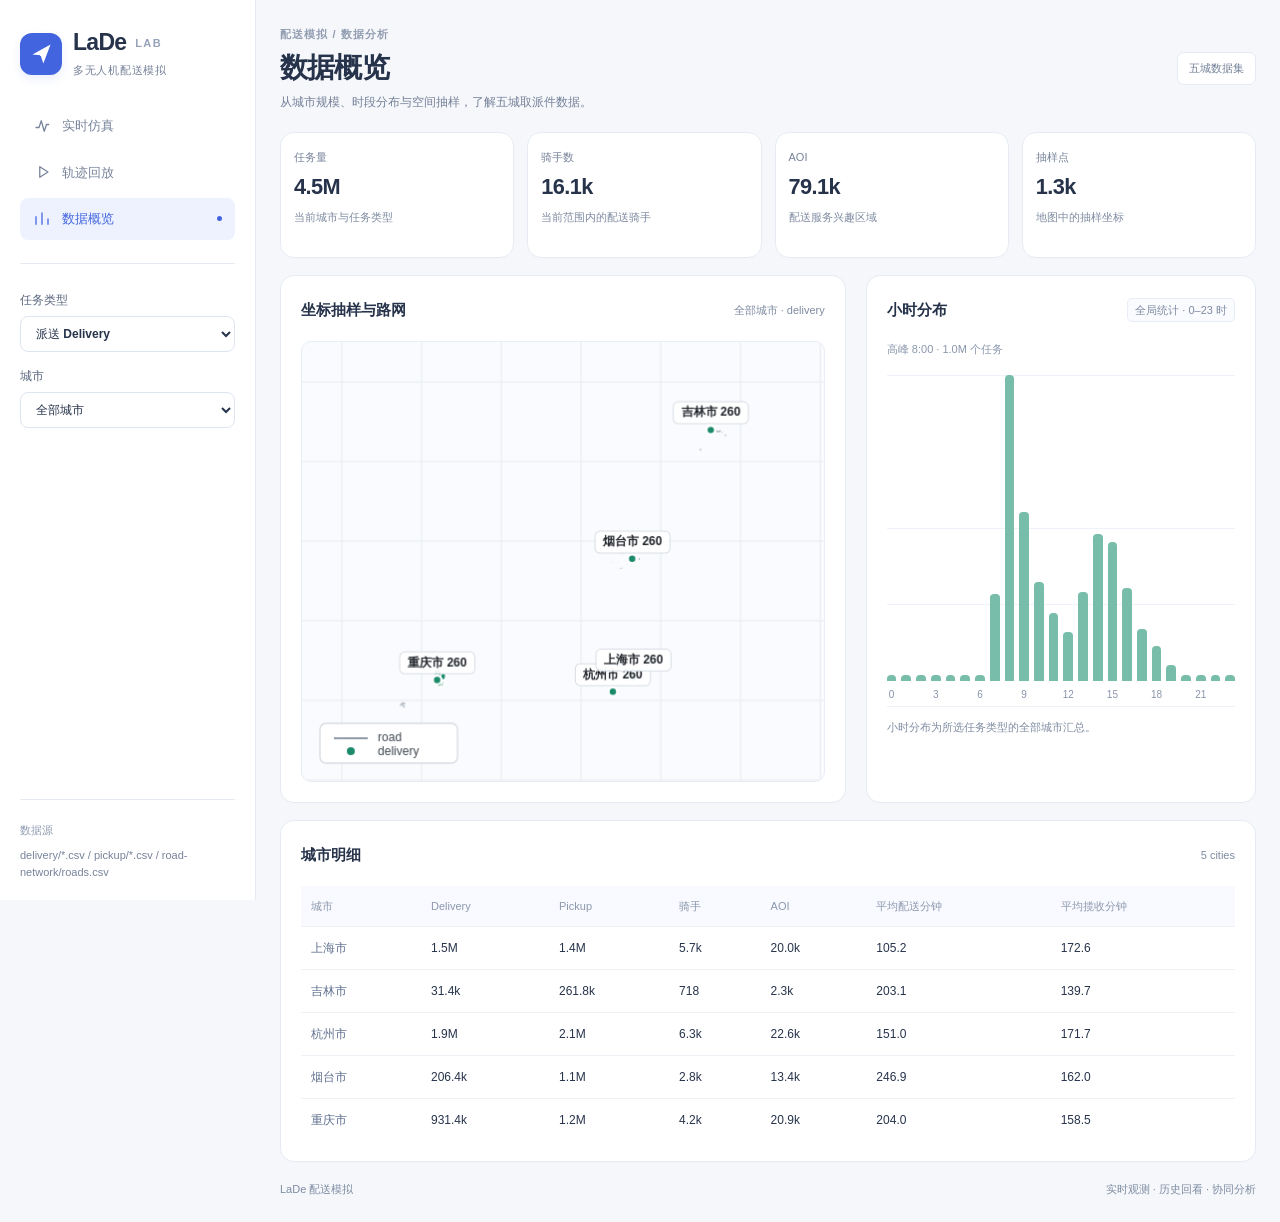
==== commit 89f47d21: "添加ray 自主写入知识图谱" ====
--- a/index.html
+++ b/index.html
@@ -3,14 +3,14 @@
   <head>
     <meta charset="utf-8" />
     <meta name="viewport" content="width=device-width, initial-scale=1" />
-    <title>数据概览 · LaDe 配送实验室</title>
+    <title>数据概览 · LaDe 配送模拟</title>
     <link rel="stylesheet" href="./src/styles.css?v=20261021-status-colors" />
   </head>
   <body>
     <a class="skip-link" href="#workspace">跳到主要内容</a>
     <main class="app">
       <aside class="sidebar">
-        <a class="brand" href="./dynamic.html" aria-label="LaDe 配送实验室"
+        <a class="brand" href="./dynamic.html" aria-label="LaDe 配送模拟"
           ><span class="brand-symbol" aria-hidden="true"
             ><svg viewBox="0 0 32 32" fill="none">
               <path d="m6 17 20-11-8 21-3-9-9-1Z" fill="currentColor" />
@@ -22,7 +22,7 @@
               /></svg></span
           ><span
             ><h1>LaDe <span class="brand-tag">LAB</span></h1>
-            <p>多智能体配送实验室</p></span
+            <p>多无人机配送模拟</p></span
           ></a
         >
         <nav class="main-nav" aria-label="主要导航">
@@ -88,7 +88,7 @@
       <section id="workspace" class="workspace">
         <header class="topbar">
           <div>
-            <p class="eyebrow">配送实验室 / 数据分析</p>
+            <p class="eyebrow">配送模拟 / 数据分析</p>
             <h2>数据概览</h2>
             <p>从城市规模、时段分布与空间抽样，了解五城取派件数据。</p>
           </div>
@@ -164,7 +164,7 @@
           </div>
         </section>
         <footer class="workspace-footer">
-          <span>LaDe 配送实验室</span
+          <span>LaDe 配送模拟</span
           ><span>实时观测 · 历史回看 · 协同分析</span>
         </footer>
       </section>
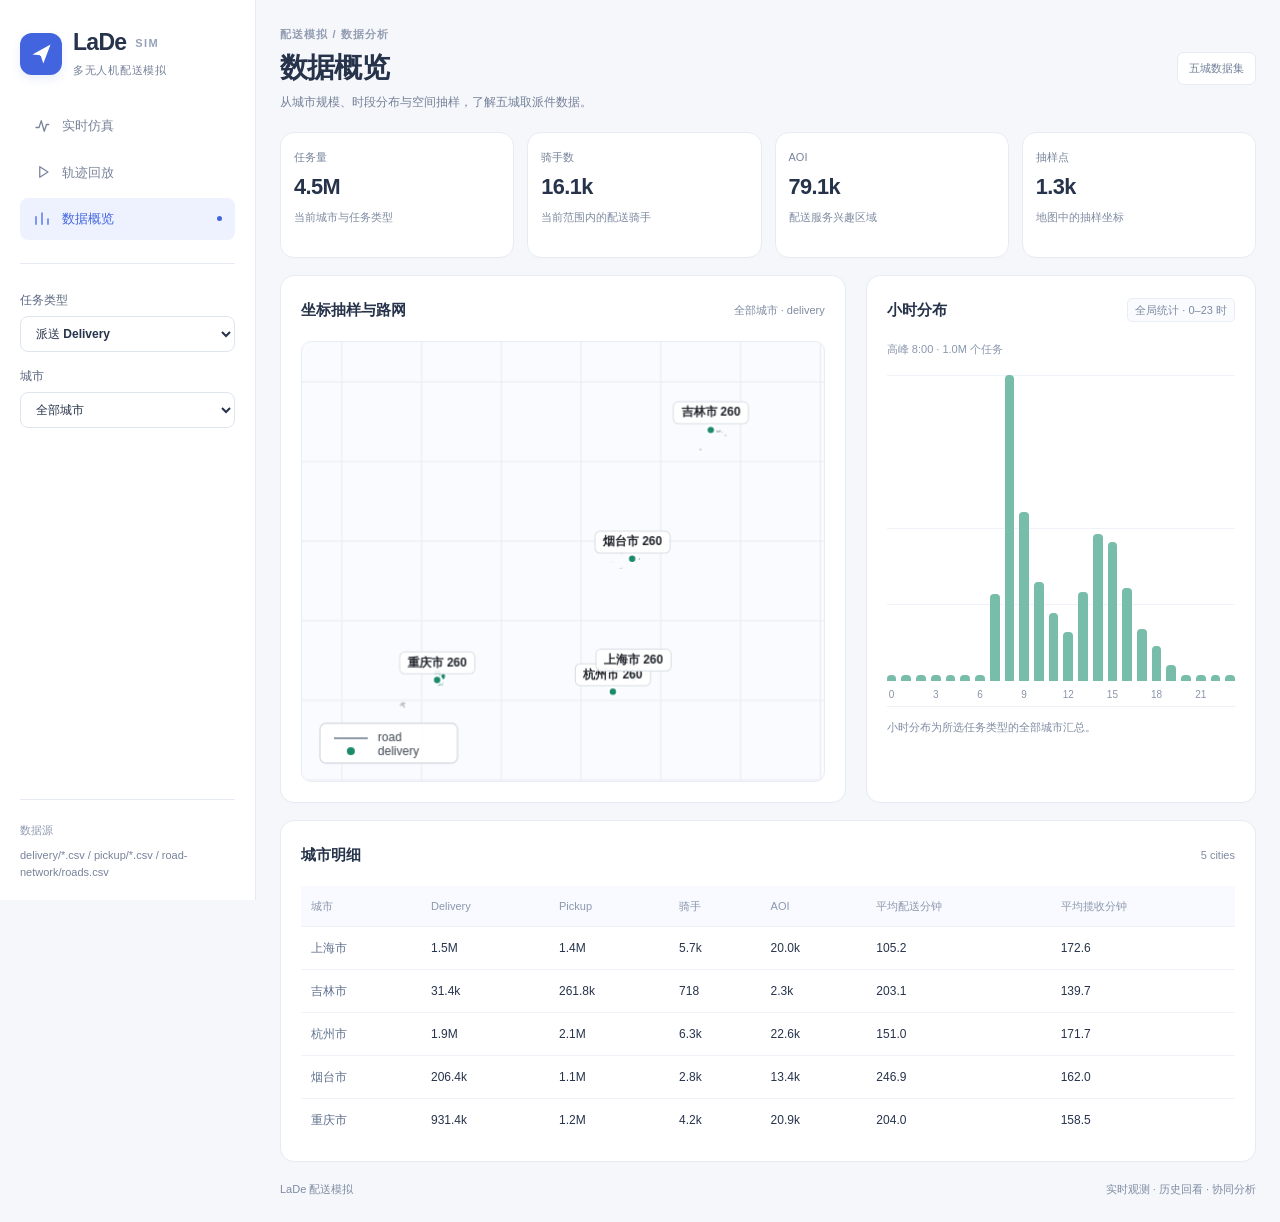
==== commit 5e6f9b2a: "改前端标题" ====
--- a/index.html
+++ b/index.html
@@ -21,7 +21,7 @@
                 stroke-linecap="round"
               /></svg></span
           ><span
-            ><h1>LaDe <span class="brand-tag">LAB</span></h1>
+            ><h1>LaDe <span class="brand-tag">SIM</span></h1>
             <p>多无人机配送模拟</p></span
           ></a
         >
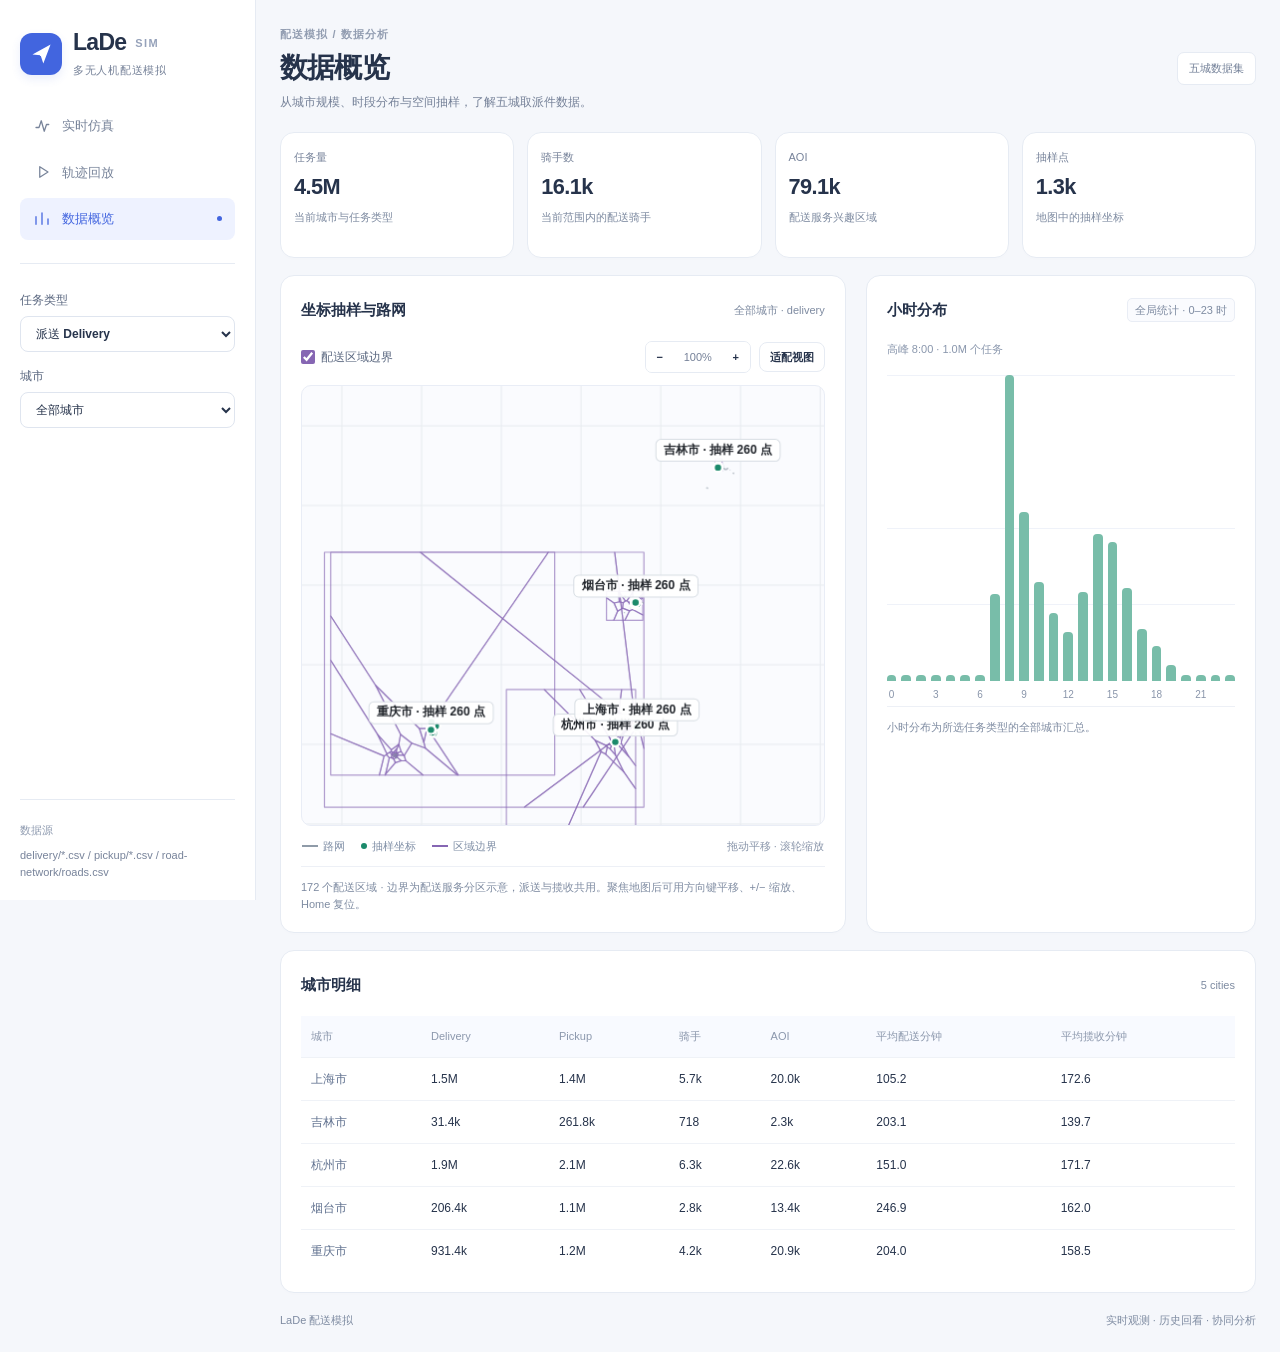
==== commit 1212ad2f: "1104前端优化备份" ====
--- a/index.html
+++ b/index.html
@@ -4,7 +4,7 @@
     <meta charset="utf-8" />
     <meta name="viewport" content="width=device-width, initial-scale=1" />
     <title>数据概览 · LaDe 配送模拟</title>
-    <link rel="stylesheet" href="./src/styles.css?v=20261021-status-colors" />
+    <link rel="stylesheet" href="./src/styles.css?v=20261028-overview-map" />
   </head>
   <body>
     <a class="skip-link" href="#workspace">跳到主要内容</a>
@@ -121,7 +121,41 @@
               <h3>坐标抽样与路网</h3>
               <span id="mapCaption">-</span>
             </div>
-            <canvas id="mapCanvas" width="1100" height="650"></canvas>
+            <div class="overview-map-toolbar panel-tools">
+              <label class="overview-boundary-toggle">
+                <input id="regionBoundaryEnabled" type="checkbox" checked />
+                配送区域边界
+              </label>
+              <div class="zoom-controls" role="group" aria-label="地图缩放">
+                <button id="zoomOut" type="button" aria-label="缩小地图">
+                  −
+                </button>
+                <span id="zoomLabel">100%</span>
+                <button id="zoomIn" type="button" aria-label="放大地图">
+                  +
+                </button>
+              </div>
+              <button id="zoomReset" type="button">适配视图</button>
+            </div>
+            <canvas
+              id="mapCanvas"
+              width="1100"
+              height="650"
+              tabindex="0"
+              aria-label="城市抽样坐标、路网和配送区域边界地图"
+              aria-describedby="mapHelp"
+            ></canvas>
+            <div class="map-legend overview-map-legend" aria-label="地图图例">
+              <span><i class="legend-line overview-road"></i>路网</span>
+              <span
+                ><i id="sampleLegendDot" class="legend-dot"></i>抽样坐标</span
+              >
+              <span><i class="legend-line overview-region"></i>区域边界</span>
+              <small>拖动平移 · 滚轮缩放</small>
+            </div>
+            <p id="mapHelp" class="chart-footnote" role="status">
+              正在加载配送区域边界…
+            </p>
           </article>
 
           <article class="panel">
@@ -164,12 +198,11 @@
           </div>
         </section>
         <footer class="workspace-footer">
-          <span>LaDe 配送模拟</span
-          ><span>实时观测 · 历史回看 · 协同分析</span>
+          <span>LaDe 配送模拟</span><span>实时观测 · 历史回看 · 协同分析</span>
         </footer>
       </section>
     </main>
 
-    <script type="module" src="./src/app.mjs?v=20261021-status-colors"></script>
+    <script type="module" src="./src/app.mjs?v=20261028-overview-map"></script>
   </body>
 </html>
--- a/src/styles.css
+++ b/src/styles.css
@@ -96,6 +96,62 @@
   opacity: 0.45;
   cursor: not-allowed;
 }
+.trace-save-dialog {
+  width: min(500px, calc(100% - 32px));
+  max-height: calc(100dvh - 40px);
+  margin: auto;
+  padding: 24px;
+  overflow: auto;
+  border: 1px solid var(--line);
+  border-radius: 16px;
+  color: var(--ink);
+  box-shadow: 0 20px 80px #172c5140;
+}
+.trace-save-dialog::backdrop {
+  background: #172c5160;
+}
+.trace-save-form {
+  display: grid;
+  gap: 16px;
+}
+.trace-save-form h3,
+.trace-save-form p {
+  margin: 0;
+}
+.trace-save-form label {
+  display: grid;
+  gap: 8px;
+  font-size: 12px;
+}
+.trace-save-form strong {
+  overflow-wrap: anywhere;
+  font-weight: 500;
+}
+.trace-directory-controls {
+  display: flex;
+  gap: 8px;
+}
+.trace-directory-controls button {
+  flex-shrink: 0;
+}
+.trace-save-actions {
+  display: flex;
+  justify-content: flex-end;
+  gap: 8px;
+}
+.trace-save-result {
+  display: flex;
+  flex-wrap: wrap;
+  gap: 12px;
+  margin: 0;
+  font-size: 12px;
+  overflow-wrap: anywhere;
+}
+.simulation-control-feedback {
+  margin: 0;
+  color: var(--muted);
+  font-size: 12px;
+}
 .primary-action {
   background: var(--blue);
   border-color: var(--blue);
@@ -1304,6 +1360,48 @@
 }
 
 /* Overview charts and file loading. */
+.overview-map-toolbar {
+  margin-bottom: 12px;
+}
+.overview-boundary-toggle {
+  display: inline-flex;
+  align-items: center;
+  gap: 6px;
+  margin-right: auto;
+  cursor: pointer;
+}
+.overview-boundary-toggle input {
+  width: 14px;
+  height: 14px;
+  margin: 0;
+  accent-color: #8666b3;
+}
+.overview-map-toolbar .zoom-controls {
+  align-items: center;
+}
+.overview-map-toolbar #zoomLabel {
+  min-width: 48px;
+  text-align: center;
+  font-variant-numeric: tabular-nums;
+}
+.map-panel canvas {
+  cursor: grab;
+  touch-action: none;
+}
+.map-panel canvas:active {
+  cursor: grabbing;
+}
+.overview-map-legend .legend-line {
+  display: inline-block;
+  width: 16px;
+  border-top: 2px solid;
+}
+.overview-map-legend .overview-road {
+  border-color: #8f9ba8;
+}
+.overview-map-legend .overview-region {
+  border-color: #8666b3;
+}
 .visual-grid {
   display: grid;
   grid-template-columns: minmax(0, 1.45fr) minmax(260px, 1fr);
